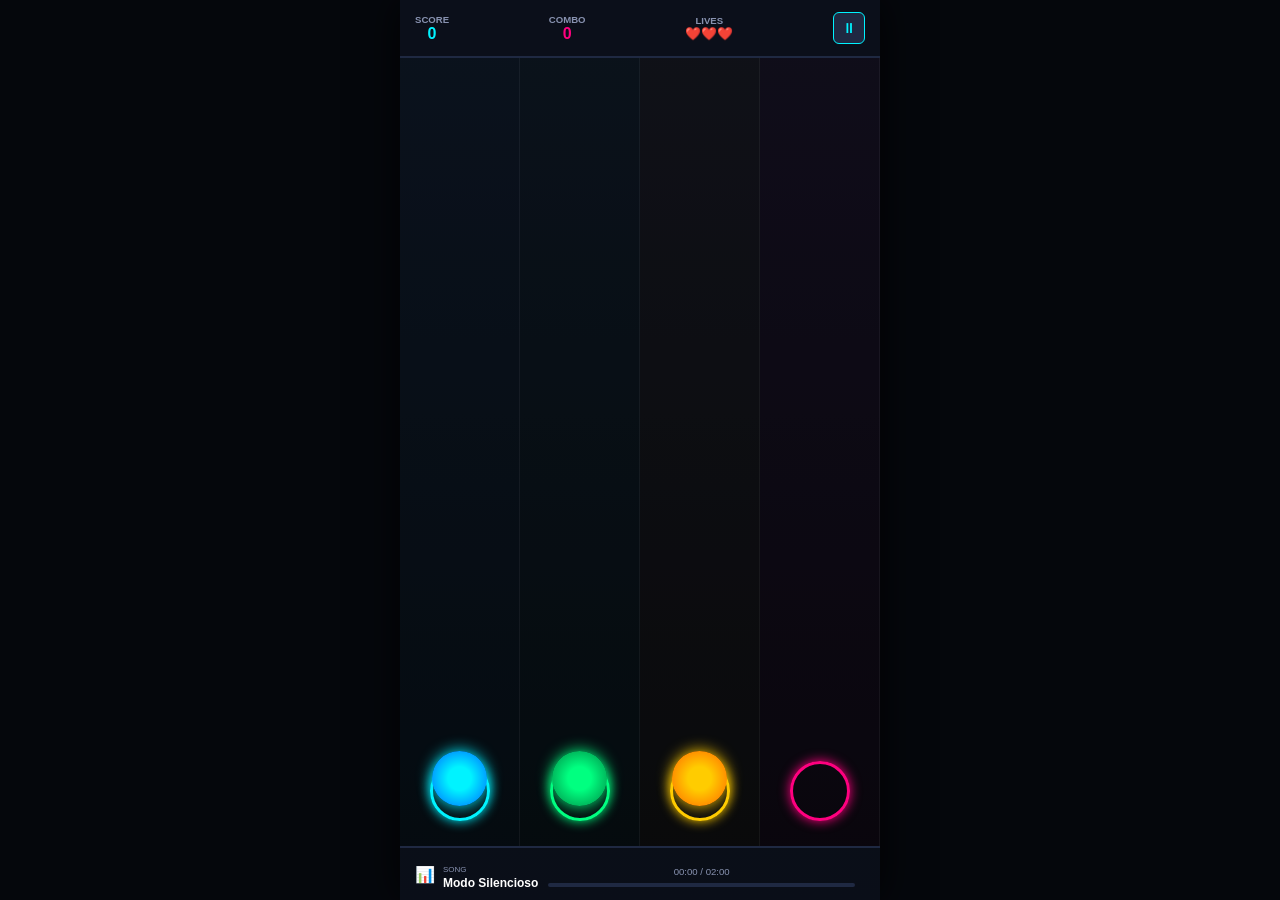
==== juego.html @ 3b4c63dd "Primer commit: FREYA SKYE MUSIC con notas dobles, records y victoria" ====
<!DOCTYPE html>
<html lang="es">
<head>
    <meta charset="UTF-8">
    <meta name="viewport" content="width=device-width, initial-scale=1.0, maximum-scale=1.0, user-scalable=no">
    <title>Neon Pulse - Mobile</title>
    <link rel="stylesheet" href="estilos.css">
</head>
<body class="game-body">

    <div class="game-wrapper">
        <!-- Panel Superior -->
        <header class="game-header">
            <div class="stat-box">
                <span class="stat-label">SCORE</span>
                <span id="score-el" class="stat-value">0</span>
            </div>
            <div class="stat-box">
                <span class="stat-label">COMBO</span>
                <span id="combo-el" class="stat-value">0</span>
            </div>
            <div class="stat-box">
                <span class="stat-label">LIVES</span>
                <div id="lives-el" class="lives-icons">❤️❤️❤️</div>
            </div>
            <button id="pause-btn" class="pause-btn" title="Pausa">⏸</button>
        </header>

        <!-- Feedback visual -->
        <div id="feedback-txt" class="feedback-txt"></div>

        <!-- Área de las Pistas / Carriles -->
        <div class="lane-container">
            <div class="lane" data-col="0">
                <div class="target-circle"></div>
            </div>
            <div class="lane" data-col="1">
                <div class="target-circle"></div>
            </div>
            <div class="lane" data-col="2">
                <div class="target-circle"></div>
            </div>
            <div class="lane" data-col="3">
                <div class="target-circle"></div>
            </div>
        </div>

        <!-- Panel Inferior -->
        <footer class="game-footer">
            <div class="song-info">
                <span class="equalizer">📊</span>
                <div>
                    <small>SONG</small>
                    <div id="song-title-display">Neon Pulse</div>
                </div>
            </div>
            <div class="song-progress">
                <span id="time-display">00:00 / 02:00</span>
                <div class="progress-bar-bg">
                    <div id="progress-bar-fill"></div>
                </div>
            </div>
        </footer>
    </div>

    <!-- Modal de Pausa / Game Over -->
    <div id="modal-overlay" class="modal-overlay hidden">
        <div class="modal-content">
            <h2 id="modal-title">JUEGO PAUSADO</h2>
            <<p id="modal-score-text"><span id="final-score">0</span></p>
            <div class="modal-buttons">
                <button id="resume-btn" class="neon-btn">Reanudar</button>
                <button id="menu-btn" class="neon-btn secondary">Menú Principal</button>
            </div>
        </div>
    </div>

    <audio id="game-audio" loop></audio>

    <script src="script.js"></script>
</body>
</html>
---- estilos.css ----
* {
    box-sizing: border-box;
    margin: 0;
    padding: 0;
    font-family: 'Segoe UI', Tahoma, Geneva, Verdana, sans-serif;
    user-select: none;
    -webkit-user-select: none;
}

body {
    background-color: #0b0f19;
    color: #fff;
    overflow: hidden;
    height: 100vh;
}

/* --- MENÚ PRINCIPAL --- */
.menu-body {
    display: flex;
    justify-content: center;
    align-items: center;
    background: radial-gradient(circle at center, #1b1e36 0%, #080a10 100%);
    padding: 20px;
    height: 100vh;
}

.menu-container {
    background: rgba(18, 22, 41, 0.95);
    border: 2px solid #00f3ff;
    box-shadow: 0 0 25px rgba(0, 243, 255, 0.3);
    border-radius: 16px;
    padding: 30px 20px;
    width: 100%;
    max-width: 400px;
    text-align: center;
}

.hero-image-container {
    width: 100%;
    height: 160px;
    border-radius: 10px;
    overflow: hidden;
    margin-bottom: 20px;
    border: 1px solid #ff007f;
}

.hero-img {
    width: 100%;
    height: 100%;
    object-fit: cover;
}

.game-title {
    font-size: 2.2rem;
    font-weight: 900;
    letter-spacing: 2px;
    margin-bottom: 10px;
}

.game-title span {
    color: #00f3ff;
    text-shadow: 0 0 10px rgba(0, 243, 255, 0.6);
}

.game-subtitle {
    font-size: 0.85rem;
    color: #a0aec0;
    margin-bottom: 20px;
}

.config-box {
    margin-bottom: 20px;
    text-align: left;
}

.form-group label {
    display: block;
    font-size: 0.85rem;
    font-weight: bold;
    color: #ffcc00;
    margin-bottom: 8px;
}

select {
    width: 100%;
    padding: 12px;
    background: #0f1322;
    border: 1px solid #00f3ff;
    color: #fff;
    border-radius: 8px;
    font-size: 1rem;
    outline: none;
}

.neon-btn {
    width: 100%;
    padding: 14px;
    background: linear-gradient(45deg, #00f3ff, #ff007f);
    border: none;
    color: white;
    font-size: 1.1rem;
    font-weight: bold;
    border-radius: 8px;
    cursor: pointer;
    box-shadow: 0 0 15px rgba(255, 0, 127, 0.4);
}

.neon-btn.secondary {
    background: #2d3748;
    box-shadow: none;
}

/* --- PANTALLA DE JUEGO --- */
.game-body {
    display: flex;
    justify-content: center;
    align-items: center;
    height: 100vh;
    background: #05070c;
}

.game-wrapper {
    width: 100%;
    max-width: 480px;
    height: 100%;
    max-height: 100vh;
    background: linear-gradient(180deg, #121629 0%, #070911 100%);
    display: flex;
    flex-direction: column;
    position: relative;
    box-shadow: 0 0 40px rgba(0, 0, 0, 0.8);
}

.game-header {
    display: flex;
    justify-content: space-between;
    align-items: center;
    padding: 12px 15px;
    background: rgba(11, 15, 25, 0.9);
    border-bottom: 2px solid #1f2942;
    z-index: 10;
}

.stat-box {
    text-align: center;
}

.stat-label {
    display: block;
    font-size: 0.6rem;
    color: #8892b0;
    font-weight: bold;
}

.stat-value {
    font-size: 1rem;
    font-weight: 800;
    color: #00f3ff;
}

#combo-el {
    color: #ff007f;
}

.lives-icons {
    font-size: 0.8rem;
}

.pause-btn {
    background: #1f2942;
    border: 1px solid #00f3ff;
    color: #00f3ff;
    width: 32px;
    height: 32px;
    border-radius: 6px;
    font-size: 0.9rem;
    cursor: pointer;
}

/* Carriles de juego */
.lane-container {
    flex: 1;
    display: flex;
    position: relative;
    overflow: hidden;
    background: rgba(0, 0, 0, 0.4);
    touch-action: none;
}

.lane {
    flex: 1;
    border-right: 1px solid rgba(255, 255, 255, 0.05);
    position: relative;
    display: flex;
    flex-direction: column;
    align-items: center;
}

.lane:nth-child(1) { background: rgba(0, 243, 255, 0.02); }
.lane:nth-child(2) { background: rgba(0, 255, 128, 0.02); }
.lane:nth-child(3) { background: rgba(255, 204, 0, 0.02); }
.lane:nth-child(4) { background: rgba(255, 0, 127, 0.02); }

/* Círculos base abajo */
.target-circle {
    position: absolute;
    bottom: 25px;
    width: 60px;
    height: 60px;
    border-radius: 50%;
    border: 3px solid rgba(255, 255, 255, 0.6);
    pointer-events: none;
}

.lane:nth-child(1) .target-circle { border-color: #00f3ff; box-shadow: 0 0 12px #00f3ff; }
.lane:nth-child(2) .target-circle { border-color: #00ff80; box-shadow: 0 0 12px #00ff80; }
.lane:nth-child(3) .target-circle { border-color: #ffcc00; box-shadow: 0 0 12px #ffcc00; }
.lane:nth-child(4) .target-circle { border-color: #ff007f; box-shadow: 0 0 12px #ff007f; }

/* Círculos que caen */
.falling-note {
    position: absolute;
    width: 55px;
    height: 55px;
    border-radius: 50%;
    top: -70px;
    cursor: pointer;
    animation: fallAnimation linear forwards;
    z-index: 5;
}

.lane:nth-child(1) .falling-note { background: radial-gradient(circle, #00f3ff 30%, #0066ff 100%); box-shadow: 0 0 15px #00f3ff; }
.lane:nth-child(2) .falling-note { background: radial-gradient(circle, #00ff80 30%, #008844 100%); box-shadow: 0 0 15px #00ff80; }
.lane:nth-child(3) .falling-note { background: radial-gradient(circle, #ffcc00 30%, #ff6600 100%); box-shadow: 0 0 15px #ffcc00; }
.lane:nth-child(4) .falling-note { background: radial-gradient(circle, #ff007f 30%, #880044 100%); box-shadow: 0 0 15px #ff007f; }

@keyframes fallAnimation {
    0% { top: -70px; }
    100% { top: calc(100% - 95px); }
}

/* Feedback flotante */
.feedback-txt {
    position: absolute;
    top: 35%;
    left: 50%;
    transform: translate(-50%, -50%);
    font-size: 1.6rem;
    font-weight: 900;
    z-index: 20;
    pointer-events: none;
    opacity: 0;
}

.feedback-txt.show {
    opacity: 1;
    animation: popFeedback 0.3s ease;
}

@keyframes popFeedback {
    0% { transform: translate(-50%, -50%) scale(0.8); }
    50% { transform: translate(-50%, -50%) scale(1.2); }
    100% { transform: translate(-50%, -50%) scale(1); }
}

/* Footer del juego */
.game-footer {
    display: flex;
    justify-content: space-between;
    align-items: center;
    padding: 10px 15px;
    background: rgba(11, 15, 25, 0.95);
    border-top: 2px solid #1f2942;
    z-index: 10;
}

.song-info {
    display: flex;
    align-items: center;
    gap: 8px;
}

.song-info small {
    font-size: 0.5rem;
    color: #8892b0;
}

#song-title-display {
    font-size: 0.75rem;
    font-weight: bold;
}

.song-progress {
    flex: 1;
    margin: 0 10px;
    text-align: center;
}

.song-progress small, #time-display {
    font-size: 0.6rem;
    color: #8892b0;
}

.progress-bar-bg {
    width: 100%;
    height: 4px;
    background: #1f2942;
    border-radius: 2px;
    margin-top: 4px;
    overflow: hidden;
}

#progress-bar-fill {
    width: 0%;
    height: 100%;
    background: #00f3ff;
}

/* Modales */
.modal-overlay {
    position: fixed;
    top: 0;
    left: 0;
    width: 100%;
    height: 100%;
    background: rgba(5, 7, 12, 0.85);
    display: flex;
    justify-content: center;
    align-items: center;
    z-index: 100;
}

.modal-overlay.hidden {
    display: none;
}

.modal-content {
    background: #121629;
    border: 2px solid #00f3ff;
    padding: 25px;
    border-radius: 12px;
    text-align: center;
    width: 85%;
    max-width: 320px;
    box-shadow: 0 0 30px rgba(0, 243, 255, 0.4);
}

.modal-content h2 {
    margin-bottom: 12px;
    color: #00f3ff;
}

.modal-content p {
    margin-bottom: 20px;
    color: #a0aec0;
}

.modal-buttons {
    display: flex;
    flex-direction: column;
    gap: 10px;
}
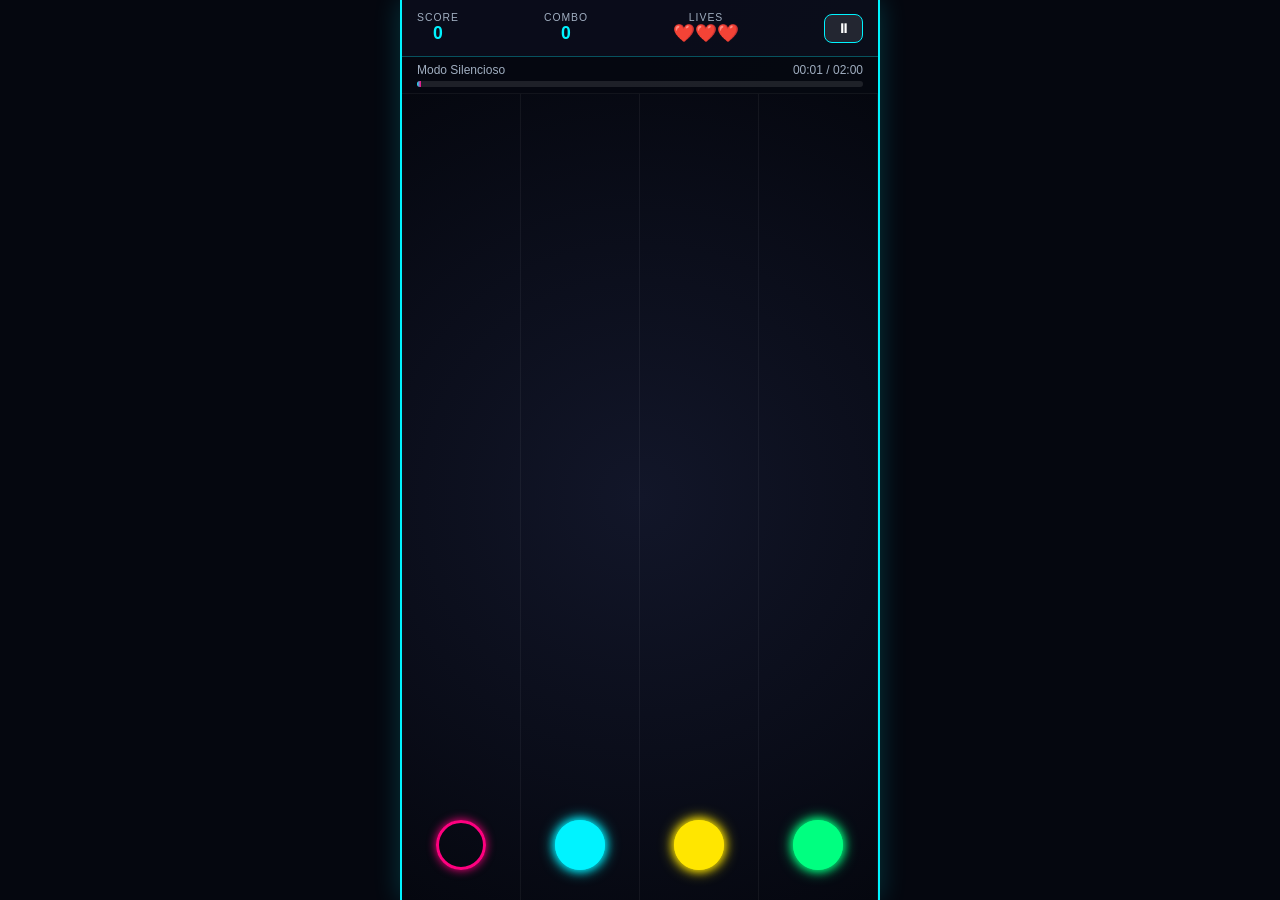
==== commit 3cd8100f: "Actualización: mejoras en velocidad, diseño y canciones" ====
--- a/juego.html
+++ b/juego.html
@@ -2,72 +2,63 @@
 <html lang="es">
 <head>
     <meta charset="UTF-8">
-    <meta name="viewport" content="width=device-width, initial-scale=1.0, maximum-scale=1.0, user-scalable=no">
-    <title>Neon Pulse - Mobile</title>
+    <meta name="viewport" content="width=device-width, initial-scale=1.0, user-scalable=no">
+    <title>FREYA SKYE MUSIC - Partida</title>
     <link rel="stylesheet" href="estilos.css">
 </head>
-<body class="game-body">
+<body>
 
-    <div class="game-wrapper">
-        <!-- Panel Superior -->
-        <header class="game-header">
-            <div class="stat-box">
-                <span class="stat-label">SCORE</span>
-                <span id="score-el" class="stat-value">0</span>
+    <!-- TODO EL JUEGO DEBE ESTAR DENTRO DE ESTE CONTENEDOR -->
+    <div class="arcade-container">
+        
+        <div class="game-screen">
+            <!-- Header con Puntuación, Combo y Vidas -->
+            <header class="game-header">
+                <div class="stat-box">
+                    <span>SCORE</span>
+                    <strong id="score-el">0</strong>
+                </div>
+                <div class="stat-box">
+                    <span>COMBO</span>
+                    <strong id="combo-el">0</strong>
+                </div>
+                <div class="stat-box">
+                    <span>LIVES</span>
+                    <strong id="lives-el">❤️❤️❤️</strong>
+                </div>
+                <button id="pause-btn" class="pause-btn">⏸</button>
+            </header>
+
+            <!-- Barra de Progreso de la Canción -->
+            <div class="song-progress-container">
+                <div class="progress-info">
+                    <span id="song-title-display">Cargando...</span>
+                    <span id="time-display">00:00 / 02:00</span>
+                </div>
+                <div class="progress-bar">
+                    <div id="progress-bar-fill" class="progress-bar-fill"></div>
+                </div>
             </div>
-            <div class="stat-box">
-                <span class="stat-label">COMBO</span>
-                <span id="combo-el" class="stat-value">0</span>
-            </div>
-            <div class="stat-box">
-                <span class="stat-label">LIVES</span>
-                <div id="lives-el" class="lives-icons">❤️❤️❤️</div>
-            </div>
-            <button id="pause-btn" class="pause-btn" title="Pausa">⏸</button>
-        </header>
 
-        <!-- Feedback visual -->
-        <div id="feedback-txt" class="feedback-txt"></div>
-
-        <!-- Área de las Pistas / Carriles -->
-        <div class="lane-container">
-            <div class="lane" data-col="0">
-                <div class="target-circle"></div>
-            </div>
-            <div class="lane" data-col="1">
-                <div class="target-circle"></div>
-            </div>
-            <div class="lane" data-col="2">
-                <div class="target-circle"></div>
-            </div>
-            <div class="lane" data-col="3">
-                <div class="target-circle"></div>
+            <!-- Tablero de Carriles y Notas -->
+            <div class="game-board">
+                <div class="lane"><div class="target-circle"></div></div>
+                <div class="lane"><div class="target-circle"></div></div>
+                <div class="lane"><div class="target-circle"></div></div>
+                <div class="lane"><div class="target-circle"></div></div>
+                <div id="feedback-txt" class="feedback-text"></div>
             </div>
         </div>
 
-        <!-- Panel Inferior -->
-        <footer class="game-footer">
-            <div class="song-info">
-                <span class="equalizer">📊</span>
-                <div>
-                    <small>SONG</small>
-                    <div id="song-title-display">Neon Pulse</div>
-                </div>
-            </div>
-            <div class="song-progress">
-                <span id="time-display">00:00 / 02:00</span>
-                <div class="progress-bar-bg">
-                    <div id="progress-bar-fill"></div>
-                </div>
-            </div>
-        </footer>
     </div>
 
-    <!-- Modal de Pausa / Game Over -->
+    <!-- Modal de Pausa / Game Over / Victoria -->
     <div id="modal-overlay" class="modal-overlay hidden">
         <div class="modal-content">
-            <h2 id="modal-title">JUEGO PAUSADO</h2>
-            <<p id="modal-score-text"><span id="final-score">0</span></p>
+            <h2 id="modal-title">¡PAUSA!</h2>
+            <div id="final-score">
+                <!-- Se rellena con JavaScript -->
+            </div>
             <div class="modal-buttons">
                 <button id="resume-btn" class="neon-btn">Reanudar</button>
                 <button id="menu-btn" class="neon-btn secondary">Menú Principal</button>
@@ -75,7 +66,8 @@
         </div>
     </div>
 
-    <audio id="game-audio" loop></audio>
+    <!-- Audio del Juego -->
+    <audio id="game-audio" preload="auto"></audio>
 
     <script src="script.js"></script>
 </body>
--- a/estilos.css
+++ b/estilos.css
@@ -1,3 +1,4 @@
+/* --- ESTILOS GENERALES Y RESET --- */
 * {
     box-sizing: border-box;
     margin: 0;
@@ -7,69 +8,99 @@
     -webkit-user-select: none;
 }
 
-body {
-    background-color: #0b0f19;
-    color: #fff;
-    overflow: hidden;
+html, body {
+    width: 100%;
     height: 100vh;
-}
-
-/* --- MENÚ PRINCIPAL --- */
-.menu-body {
+    background-color: #05070f;
+    color: #ffffff;
     display: flex;
     justify-content: center;
     align-items: center;
-    background: radial-gradient(circle at center, #1b1e36 0%, #080a10 100%);
+    overflow: hidden;
+}
+
+/* Contenedor Principal Estilo Arcade (Ocupa toda la pantalla o se limita en PC) */
+.arcade-container {
+    width: 100%;
+    max-width: 480px;
+    height: 100%;
+    max-height: 100vh;
+    background: linear-gradient(135deg, #0a0d1a 0%, #121629 100%);
+    border-left: 2px solid #00f3ff;
+    border-right: 2px solid #00f3ff;
+    display: flex;
+    flex-direction: column;
+    position: relative;
+    box-shadow: 0 0 25px rgba(0, 243, 255, 0.2);
+}
+
+/* Pantalla de Menú Principal */
+.menu-screen {
+    flex: 1;
+    display: flex;
+    justify-content: center;
+    align-items: center;
     padding: 20px;
-    height: 100vh;
-}
-
-.menu-container {
-    background: rgba(18, 22, 41, 0.95);
+    text-align: center;
+    width: 100%;
+    height: 100%;
+}
+
+.menu-content {
+    width: 100%;
+    max-width: 380px;
+    background: rgba(18, 22, 41, 0.7);
     border: 2px solid #00f3ff;
-    box-shadow: 0 0 25px rgba(0, 243, 255, 0.3);
-    border-radius: 16px;
-    padding: 30px 20px;
-    width: 100%;
-    max-width: 400px;
-    text-align: center;
-}
-
-.hero-image-container {
-    width: 100%;
-    height: 160px;
-    border-radius: 10px;
-    overflow: hidden;
-    margin-bottom: 20px;
-    border: 1px solid #ff007f;
-}
-
-.hero-img {
-    width: 100%;
-    height: 100%;
-    object-fit: cover;
+    border-radius: 20px;
+    padding: 25px;
+    box-shadow: 0 0 30px rgba(0, 243, 255, 0.3);
 }
 
 .game-title {
     font-size: 2.2rem;
     font-weight: 900;
-    letter-spacing: 2px;
-    margin-bottom: 10px;
+    letter-spacing: 3px;
+    margin-bottom: 5px;
+    line-height: 1.1;
 }
 
 .game-title span {
+    display: block;
+    font-size: 2.8rem;
     color: #00f3ff;
-    text-shadow: 0 0 10px rgba(0, 243, 255, 0.6);
+    text-shadow: 0 0 15px rgba(0, 243, 255, 0.8), 0 0 5px rgba(255, 255, 255, 0.5);
+    margin-top: -3px;
 }
 
 .game-subtitle {
-    font-size: 0.85rem;
+    font-size: 0.95rem;
     color: #a0aec0;
-    margin-bottom: 20px;
-}
-
+    margin-bottom: 25px;
+}
+
+/* Contenedor de Imagen */
+.hero-image-container {
+    width: 100%;
+    height: 190px;
+    border-radius: 12px;
+    overflow: hidden;
+    margin-bottom: 25px;
+    border: 3px solid transparent;
+    background-image: linear-gradient(#121629, #121629), linear-gradient(45deg, #00f3ff, #ff007f);
+    background-origin: border-box;
+    background-clip: content-box, border-box;
+    box-shadow: 0 0 20px rgba(0, 243, 255, 0.3), 0 0 10px rgba(255, 0, 127, 0.3);
+}
+
+.hero-img {
+    width: 100%;
+    height: 100%;
+    object-fit: cover;
+}
+
+/* Opciones de Música */
 .config-box {
-    margin-bottom: 20px;
+    margin-bottom: 25px;
     text-align: left;
 }
 
@@ -77,58 +108,54 @@
     display: block;
     font-size: 0.85rem;
     font-weight: bold;
-    color: #ffcc00;
+    color: #00f3ff;
     margin-bottom: 8px;
-}
-
-select {
+    letter-spacing: 1px;
+}
+
+.form-group select {
     width: 100%;
     padding: 12px;
-    background: #0f1322;
+    background: #0a0d1a;
     border: 1px solid #00f3ff;
+    border-radius: 10px;
     color: #fff;
-    border-radius: 8px;
     font-size: 1rem;
     outline: none;
-}
-
+    cursor: pointer;
+    box-shadow: 0 0 10px rgba(0, 243, 255, 0.15);
+}
+
+/* Botones Neon */
 .neon-btn {
     width: 100%;
     padding: 14px;
-    background: linear-gradient(45deg, #00f3ff, #ff007f);
+    background: linear-gradient(90deg, #00f3ff, #ff007f);
     border: none;
-    color: white;
+    border-radius: 12px;
+    color: #fff;
     font-size: 1.1rem;
     font-weight: bold;
-    border-radius: 8px;
     cursor: pointer;
-    box-shadow: 0 0 15px rgba(255, 0, 127, 0.4);
-}
-
-.neon-btn.secondary {
-    background: #2d3748;
-    box-shadow: none;
-}
-
-/* --- PANTALLA DE JUEGO --- */
-.game-body {
-    display: flex;
-    justify-content: center;
-    align-items: center;
-    height: 100vh;
-    background: #05070c;
-}
-
-.game-wrapper {
-    width: 100%;
-    max-width: 480px;
-    height: 100%;
-    max-height: 100vh;
-    background: linear-gradient(180deg, #121629 0%, #070911 100%);
+    letter-spacing: 1px;
+    box-shadow: 0 0 20px rgba(0, 243, 255, 0.4);
+    transition: transform 0.1s ease, box-shadow 0.2s ease;
+    text-decoration: none;
+    display: inline-block;
+    text-align: center;
+}
+
+.neon-btn:active {
+    transform: scale(0.97);
+}
+
+/* --- ESTILOS DE LA PANTALLA DE JUEGO (`juego.html`) --- */
+.game-screen {
+    flex: 1;
     display: flex;
     flex-direction: column;
-    position: relative;
-    box-shadow: 0 0 40px rgba(0, 0, 0, 0.8);
+    width: 100%;
+    height: 100%;
 }
 
 .game-header {
@@ -136,55 +163,76 @@
     justify-content: space-between;
     align-items: center;
     padding: 12px 15px;
-    background: rgba(11, 15, 25, 0.9);
-    border-bottom: 2px solid #1f2942;
-    z-index: 10;
+    background: rgba(10, 13, 26, 0.9);
+    border-bottom: 1px solid rgba(0, 243, 255, 0.3);
 }
 
 .stat-box {
     text-align: center;
 }
 
-.stat-label {
+.stat-box span {
     display: block;
-    font-size: 0.6rem;
-    color: #8892b0;
+    font-size: 0.65rem;
+    color: #a0aec0;
+    letter-spacing: 1px;
+}
+
+.stat-box strong {
+    font-size: 1.1rem;
+    color: #00f3ff;
+}
+
+.pause-btn {
+    background: rgba(255, 255, 255, 0.1);
+    border: 1px solid #00f3ff;
+    color: #fff;
+    padding: 6px 12px;
+    border-radius: 8px;
+    cursor: pointer;
     font-weight: bold;
 }
 
-.stat-value {
-    font-size: 1rem;
-    font-weight: 800;
-    color: #00f3ff;
-}
-
-#combo-el {
-    color: #ff007f;
-}
-
-.lives-icons {
-    font-size: 0.8rem;
-}
-
-.pause-btn {
-    background: #1f2942;
-    border: 1px solid #00f3ff;
-    color: #00f3ff;
-    width: 32px;
-    height: 32px;
-    border-radius: 6px;
-    font-size: 0.9rem;
-    cursor: pointer;
-}
-
-/* Carriles de juego */
-.lane-container {
+/* Barra de Progreso */
+.song-progress-container {
+    padding: 6px 15px;
+    background: rgba(5, 7, 15, 0.9);
+    display: flex;
+    flex-direction: column;
+    gap: 4px;
+    border-bottom: 1px solid rgba(255, 255, 255, 0.05);
+}
+
+.progress-info {
+    display: flex;
+    justify-content: space-between;
+    font-size: 0.75rem;
+    color: #a0aec0;
+}
+
+.progress-bar {
+    width: 100%;
+    height: 6px;
+    background: rgba(255, 255, 255, 0.1);
+    border-radius: 3px;
+    overflow: hidden;
+}
+
+.progress-bar-fill {
+    width: 0%;
+    height: 100%;
+    background: linear-gradient(90deg, #00f3ff, #ff007f);
+    transition: width 0.3s linear;
+}
+
+/* Área de Juego (Carriles) */
+.game-board {
     flex: 1;
     display: flex;
     position: relative;
     overflow: hidden;
-    background: rgba(0, 0, 0, 0.4);
-    touch-action: none;
+    background: radial-gradient(circle at center, #121629 0%, #05070f 100%);
+    width: 100%;
 }
 
 .lane {
@@ -192,142 +240,85 @@
     border-right: 1px solid rgba(255, 255, 255, 0.05);
     position: relative;
     display: flex;
-    flex-direction: column;
-    align-items: center;
-}
-
-.lane:nth-child(1) { background: rgba(0, 243, 255, 0.02); }
-.lane:nth-child(2) { background: rgba(0, 255, 128, 0.02); }
-.lane:nth-child(3) { background: rgba(255, 204, 0, 0.02); }
-.lane:nth-child(4) { background: rgba(255, 0, 127, 0.02); }
-
-/* Círculos base abajo */
+    justify-content: center;
+    align-items: flex-end;
+    padding-bottom: 30px;
+    height: 100%;
+}
+
+.lane:last-child {
+    border-right: none;
+}
+
+/* Círculos Objetivo Abajo */
 .target-circle {
+    width: 50px;
+    height: 50px;
+    border: 3px solid rgba(255, 255, 255, 0.3);
+    border-radius: 50%;
     position: absolute;
-    bottom: 25px;
-    width: 60px;
-    height: 60px;
+    bottom: 30px;
+}
+
+.lane:nth-child(1) .target-circle { border-color: #ff007f; box-shadow: 0 0 10px #ff007f; }
+.lane:nth-child(2) .target-circle { border-color: #00f3ff; box-shadow: 0 0 10px #00f3ff; }
+.lane:nth-child(3) .target-circle { border-color: #ffe600; box-shadow: 0 0 10px #ffe600; }
+.lane:nth-child(4) .target-circle { border-color: #00ff80; box-shadow: 0 0 10px #00ff80; }
+
+/* Notas que Caen */
+.falling-note {
+    width: 50px;
+    height: 50px;
     border-radius: 50%;
-    border: 3px solid rgba(255, 255, 255, 0.6);
+    position: absolute;
+    top: -60px;
+    animation: fall linear forwards;
+    cursor: pointer;
+}
+
+.lane:nth-child(1) .falling-note { background: #ff007f; box-shadow: 0 0 15px #ff007f; }
+.lane:nth-child(2) .falling-note { background: #00f3ff; box-shadow: 0 0 15px #00f3ff; }
+.lane:nth-child(3) .falling-note { background: #ffe600; box-shadow: 0 0 15px #ffe600; }
+.lane:nth-child(4) .falling-note { background: #00ff80; box-shadow: 0 0 15px #00ff80; }
+
+@keyframes fall {
+    0% { top: -60px; }
+    100% { top: calc(100% - 80px); }
+}
+
+/* Feedback visual de Acierto / Fallo */
+.feedback-text {
+    position: absolute;
+    top: 40%;
+    left: 50%;
+    transform: translate(-50%, -50%) scale(0.5);
+    font-size: 1.8rem;
+    font-weight: 900;
+    opacity: 0;
     pointer-events: none;
-}
-
-.lane:nth-child(1) .target-circle { border-color: #00f3ff; box-shadow: 0 0 12px #00f3ff; }
-.lane:nth-child(2) .target-circle { border-color: #00ff80; box-shadow: 0 0 12px #00ff80; }
-.lane:nth-child(3) .target-circle { border-color: #ffcc00; box-shadow: 0 0 12px #ffcc00; }
-.lane:nth-child(4) .target-circle { border-color: #ff007f; box-shadow: 0 0 12px #ff007f; }
-
-/* Círculos que caen */
-.falling-note {
-    position: absolute;
-    width: 55px;
-    height: 55px;
-    border-radius: 50%;
-    top: -70px;
-    cursor: pointer;
-    animation: fallAnimation linear forwards;
-    z-index: 5;
-}
-
-.lane:nth-child(1) .falling-note { background: radial-gradient(circle, #00f3ff 30%, #0066ff 100%); box-shadow: 0 0 15px #00f3ff; }
-.lane:nth-child(2) .falling-note { background: radial-gradient(circle, #00ff80 30%, #008844 100%); box-shadow: 0 0 15px #00ff80; }
-.lane:nth-child(3) .falling-note { background: radial-gradient(circle, #ffcc00 30%, #ff6600 100%); box-shadow: 0 0 15px #ffcc00; }
-.lane:nth-child(4) .falling-note { background: radial-gradient(circle, #ff007f 30%, #880044 100%); box-shadow: 0 0 15px #ff007f; }
-
-@keyframes fallAnimation {
-    0% { top: -70px; }
-    100% { top: calc(100% - 95px); }
-}
-
-/* Feedback flotante */
-.feedback-txt {
-    position: absolute;
-    top: 35%;
-    left: 50%;
-    transform: translate(-50%, -50%);
-    font-size: 1.6rem;
-    font-weight: 900;
-    z-index: 20;
-    pointer-events: none;
-    opacity: 0;
-}
-
-.feedback-txt.show {
+    z-index: 50;
+    transition: transform 0.2s ease, opacity 0.2s ease;
+}
+
+.feedback-text.show {
+    transform: translate(-50%, -50%) scale(1);
     opacity: 1;
-    animation: popFeedback 0.3s ease;
-}
-
-@keyframes popFeedback {
-    0% { transform: translate(-50%, -50%) scale(0.8); }
-    50% { transform: translate(-50%, -50%) scale(1.2); }
-    100% { transform: translate(-50%, -50%) scale(1); }
-}
-
-/* Footer del juego */
-.game-footer {
-    display: flex;
-    justify-content: space-between;
-    align-items: center;
-    padding: 10px 15px;
-    background: rgba(11, 15, 25, 0.95);
-    border-top: 2px solid #1f2942;
-    z-index: 10;
-}
-
-.song-info {
-    display: flex;
-    align-items: center;
-    gap: 8px;
-}
-
-.song-info small {
-    font-size: 0.5rem;
-    color: #8892b0;
-}
-
-#song-title-display {
-    font-size: 0.75rem;
-    font-weight: bold;
-}
-
-.song-progress {
-    flex: 1;
-    margin: 0 10px;
-    text-align: center;
-}
-
-.song-progress small, #time-display {
-    font-size: 0.6rem;
-    color: #8892b0;
-}
-
-.progress-bar-bg {
-    width: 100%;
-    height: 4px;
-    background: #1f2942;
-    border-radius: 2px;
-    margin-top: 4px;
-    overflow: hidden;
-}
-
-#progress-bar-fill {
-    width: 0%;
-    height: 100%;
-    background: #00f3ff;
-}
-
-/* Modales */
+}
+
+/* --- MODAL (GAME OVER / VICTORIA / PAUSA) --- */
 .modal-overlay {
     position: fixed;
     top: 0;
     left: 0;
     width: 100%;
     height: 100%;
-    background: rgba(5, 7, 12, 0.85);
+    background: rgba(5, 7, 15, 0.85);
+    backdrop-filter: blur(5px);
     display: flex;
     justify-content: center;
     align-items: center;
-    z-index: 100;
+    z-index: 1000;
+    padding: 20px;
 }
 
 .modal-overlay.hidden {
@@ -335,28 +326,78 @@
 }
 
 .modal-content {
-    background: #121629;
+    background: linear-gradient(135deg, #121629 0%, #0a0d1a 100%);
     border: 2px solid #00f3ff;
-    padding: 25px;
+    border-radius: 20px;
+    padding: 30px 25px;
+    width: 100%;
+    max-width: 340px;
+    text-align: center;
+    box-shadow: 0 0 30px rgba(0, 243, 255, 0.4), inset 0 0 15px rgba(0, 243, 255, 0.1);
+    animation: modalPop 0.3s cubic-bezier(0.175, 0.885, 0.32, 1.275) forwards;
+}
+
+@keyframes modalPop {
+    0% { transform: scale(0.8); opacity: 0; }
+    100% { transform: scale(1); opacity: 1; }
+}
+
+.modal-content h2 {
+    font-size: 1.8rem;
+    font-weight: 900;
+    color: #00f3ff;
+    margin-bottom: 20px;
+    text-shadow: 0 0 10px rgba(0, 243, 255, 0.6);
+    letter-spacing: 1px;
+}
+
+.modal-buttons {
+    display: flex;
+    flex-direction: column;
+    gap: 12px;
+    margin-top: 25px;
+}
+
+.modal-content .neon-btn {
+    width: 100%;
+    padding: 12px;
+    font-size: 1rem;
+    font-weight: bold;
     border-radius: 12px;
-    text-align: center;
-    width: 85%;
-    max-width: 320px;
-    box-shadow: 0 0 30px rgba(0, 243, 255, 0.4);
-}
-
-.modal-content h2 {
-    margin-bottom: 12px;
-    color: #00f3ff;
-}
-
-.modal-content p {
-    margin-bottom: 20px;
+    cursor: pointer;
+    border: none;
+    transition: transform 0.1s ease, box-shadow 0.2s ease;
+}
+
+.modal-content .neon-btn:active {
+    transform: scale(0.97);
+}
+
+.modal-content .neon-btn.secondary {
+    background: rgba(255, 255, 255, 0.08);
     color: #a0aec0;
-}
-
-.modal-buttons {
-    display: flex;
-    flex-direction: column;
-    gap: 10px;
+    border: 1px solid rgba(255, 255, 255, 0.15);
+}
+
+.modal-content .neon-btn.secondary:hover {
+    background: rgba(255, 255, 255, 0.15);
+    color: #fff;
+}
+
+/* Estilos especiales para la pantalla de Victoria */
+.victory-glow {
+    border-color: #00ff80 !important;
+    box-shadow: 0 0 40px rgba(0, 255, 128, 0.6) !important;
+}
+
+.victory-title {
+    color: #00ff80 !important;
+    text-shadow: 0 0 15px rgba(0, 255, 128, 0.8);
+    font-size: 2.2rem !important;
+    animation: victoryPulse 1.5s infinite alternate;
+}
+
+@keyframes victoryPulse {
+    0% { transform: scale(1); text-shadow: 0 0 10px rgba(0, 255, 128, 0.6); }
+    100% { transform: scale(1.05); text-shadow: 0 0 25px rgba(0, 255, 128, 1); }
 }
